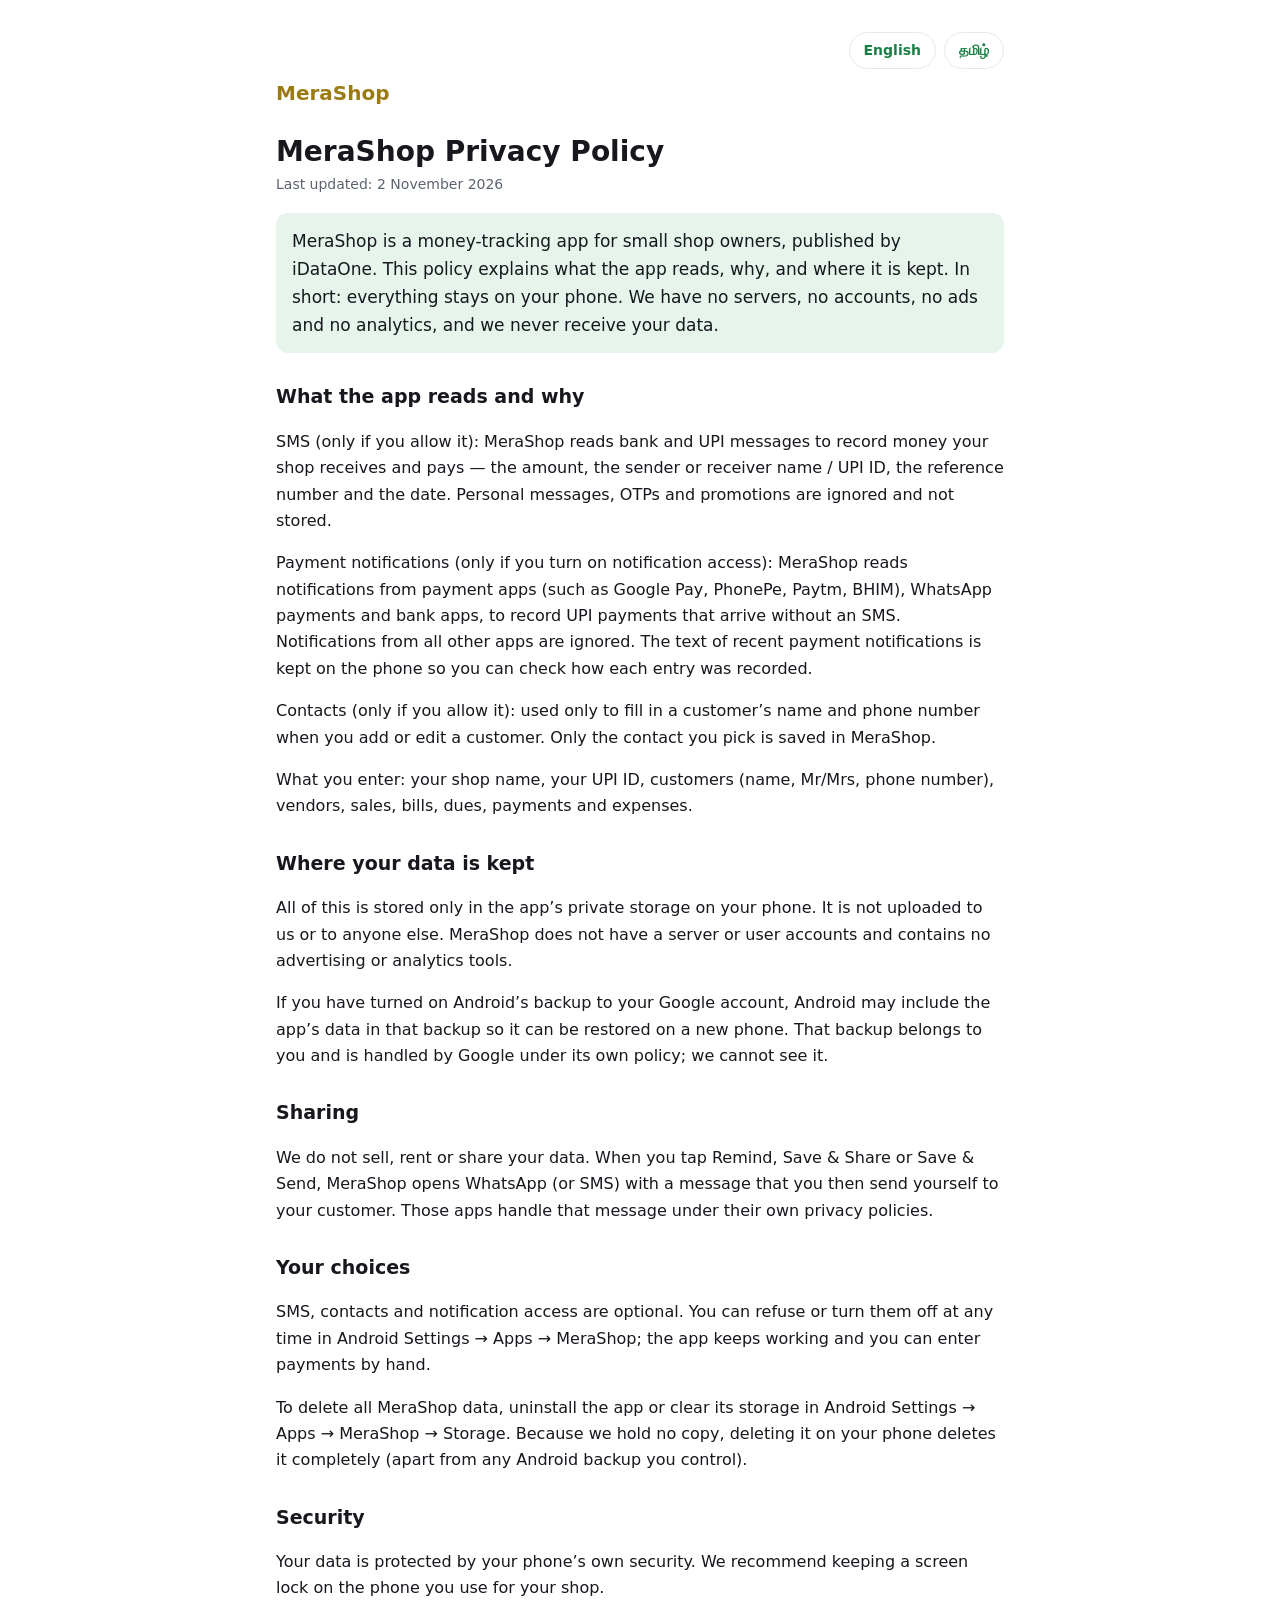
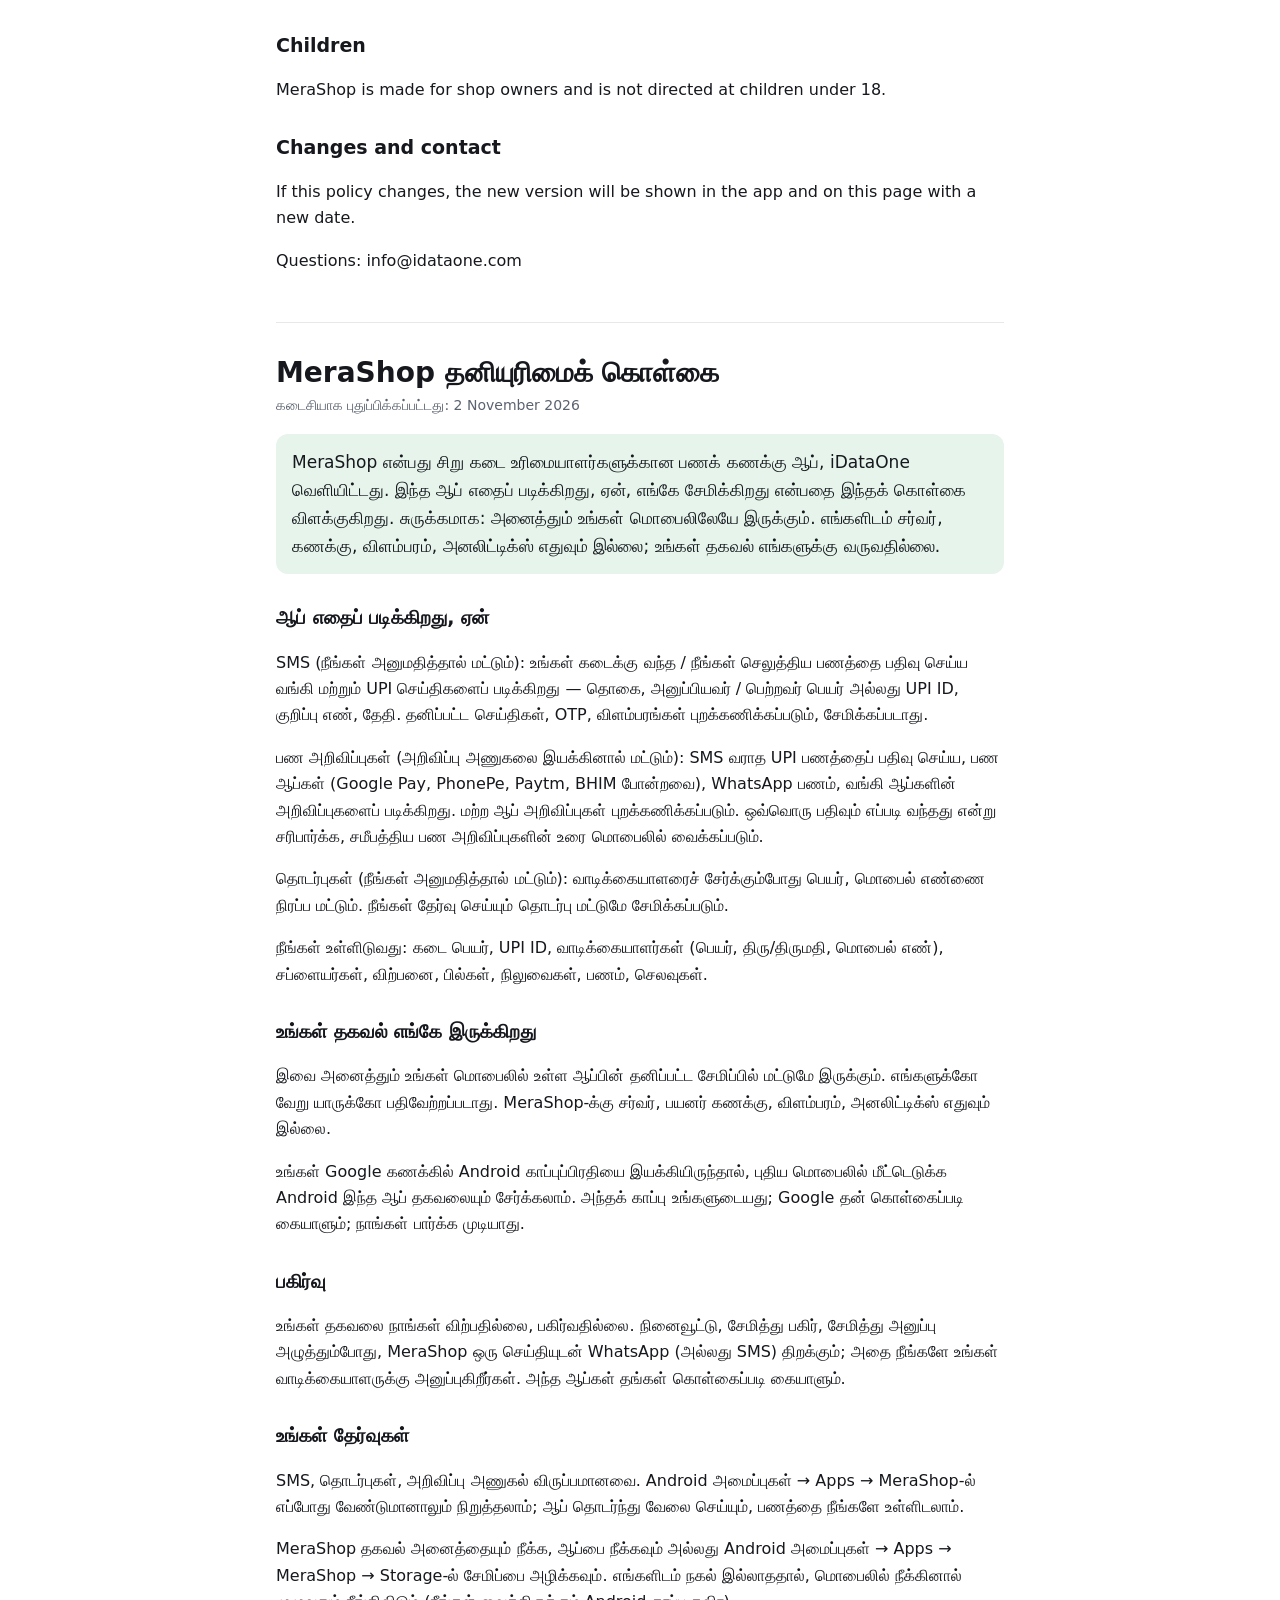
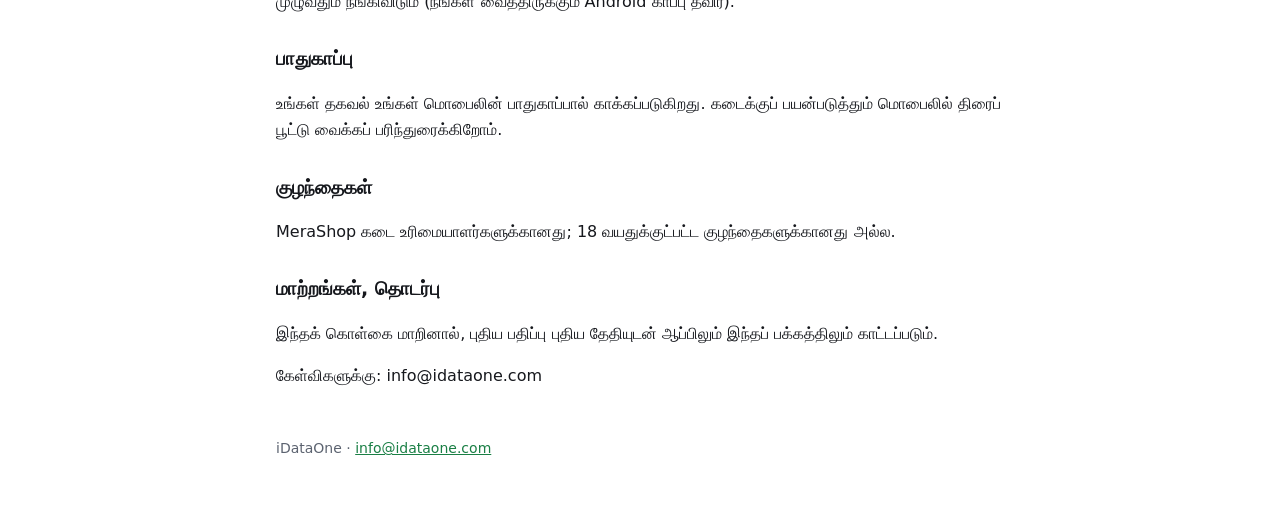
==== merashop/privacy.html @ efda2527 "Add MeraShop privacy page at merashop.idataone.com/privacy Co-Authored-By: Claude Sonnet 4.6 <norepl" ====
<!doctype html>
<html lang="en">
<head>
<meta charset="utf-8">
<meta name="viewport" content="width=device-width, initial-scale=1">
<title>MeraShop Privacy Policy</title>
<meta name="description" content="MeraShop privacy policy — all your shop data stays on your phone.">
<style>
  :root { --green: #1A7F45; --gold: #9C7A12; --text: #16181D; --muted: #5C6370; --line: #E6E8EC; --bg: #FFFFFF; }
  * { box-sizing: border-box; }
  body { margin: 0; background: var(--bg); color: var(--text); font: 16px/1.65 system-ui, -apple-system, "Noto Sans Tamil", "Noto Sans", sans-serif; }
  main { max-width: 760px; margin: 0 auto; padding: 32px 16px 64px; }
  nav { display: flex; gap: 8px; justify-content: flex-end; margin-bottom: 8px; }
  nav a { color: var(--green); font-weight: 700; text-decoration: none; border: 1px solid var(--line); border-radius: 999px; padding: 6px 14px; font-size: 14px; }
  .brand { font-weight: 800; font-size: 20px; color: var(--gold); }
  h1 { font-size: 28px; line-height: 1.25; margin: 24px 0 4px; }
  h2 { font-size: 19px; margin: 28px 0 6px; }
  .date { color: var(--muted); font-size: 14px; margin: 0 0 16px; }
  .intro { font-size: 17px; background: #E6F4EC; border-radius: 12px; padding: 14px 16px; }
  section + section { border-top: 1px solid var(--line); margin-top: 48px; padding-top: 8px; }
  a { color: var(--green); }
  footer { margin-top: 48px; color: var(--muted); font-size: 14px; }
</style>
</head>
<body>
<main>
  <nav><a href="#en">English</a><a href="#ta">தமிழ்</a></nav>
  <div class="brand">MeraShop</div>
  <section id="en" lang="en">
  <h1>MeraShop Privacy Policy</h1>
  <p class="date">Last updated: 2 November 2026</p>
  <p class="intro">MeraShop is a money-tracking app for small shop owners, published by iDataOne. This policy explains what the app reads, why, and where it is kept. In short: everything stays on your phone. We have no servers, no accounts, no ads and no analytics, and we never receive your data.</p>
  <h2>What the app reads and why</h2>
  <p>SMS (only if you allow it): MeraShop reads bank and UPI messages to record money your shop receives and pays — the amount, the sender or receiver name / UPI ID, the reference number and the date. Personal messages, OTPs and promotions are ignored and not stored.</p>
  <p>Payment notifications (only if you turn on notification access): MeraShop reads notifications from payment apps (such as Google Pay, PhonePe, Paytm, BHIM), WhatsApp payments and bank apps, to record UPI payments that arrive without an SMS. Notifications from all other apps are ignored. The text of recent payment notifications is kept on the phone so you can check how each entry was recorded.</p>
  <p>Contacts (only if you allow it): used only to fill in a customer’s name and phone number when you add or edit a customer. Only the contact you pick is saved in MeraShop.</p>
  <p>What you enter: your shop name, your UPI ID, customers (name, Mr/Mrs, phone number), vendors, sales, bills, dues, payments and expenses.</p>
  <h2>Where your data is kept</h2>
  <p>All of this is stored only in the app’s private storage on your phone. It is not uploaded to us or to anyone else. MeraShop does not have a server or user accounts and contains no advertising or analytics tools.</p>
  <p>If you have turned on Android’s backup to your Google account, Android may include the app’s data in that backup so it can be restored on a new phone. That backup belongs to you and is handled by Google under its own policy; we cannot see it.</p>
  <h2>Sharing</h2>
  <p>We do not sell, rent or share your data. When you tap Remind, Save &amp; Share or Save &amp; Send, MeraShop opens WhatsApp (or SMS) with a message that you then send yourself to your customer. Those apps handle that message under their own privacy policies.</p>
  <h2>Your choices</h2>
  <p>SMS, contacts and notification access are optional. You can refuse or turn them off at any time in Android Settings → Apps → MeraShop; the app keeps working and you can enter payments by hand.</p>
  <p>To delete all MeraShop data, uninstall the app or clear its storage in Android Settings → Apps → MeraShop → Storage. Because we hold no copy, deleting it on your phone deletes it completely (apart from any Android backup you control).</p>
  <h2>Security</h2>
  <p>Your data is protected by your phone’s own security. We recommend keeping a screen lock on the phone you use for your shop.</p>
  <h2>Children</h2>
  <p>MeraShop is made for shop owners and is not directed at children under 18.</p>
  <h2>Changes and contact</h2>
  <p>If this policy changes, the new version will be shown in the app and on this page with a new date.</p>
  <p>Questions: info@idataone.com</p>
</section>
  <section id="ta" lang="ta">
  <h1>MeraShop தனியுரிமைக் கொள்கை</h1>
  <p class="date">கடைசியாக புதுப்பிக்கப்பட்டது: 2 November 2026</p>
  <p class="intro">MeraShop என்பது சிறு கடை உரிமையாளர்களுக்கான பணக் கணக்கு ஆப், iDataOne வெளியிட்டது. இந்த ஆப் எதைப் படிக்கிறது, ஏன், எங்கே சேமிக்கிறது என்பதை இந்தக் கொள்கை விளக்குகிறது. சுருக்கமாக: அனைத்தும் உங்கள் மொபைலிலேயே இருக்கும். எங்களிடம் சர்வர், கணக்கு, விளம்பரம், அனலிட்டிக்ஸ் எதுவும் இல்லை; உங்கள் தகவல் எங்களுக்கு வருவதில்லை.</p>
  <h2>ஆப் எதைப் படிக்கிறது, ஏன்</h2>
  <p>SMS (நீங்கள் அனுமதித்தால் மட்டும்): உங்கள் கடைக்கு வந்த / நீங்கள் செலுத்திய பணத்தை பதிவு செய்ய வங்கி மற்றும் UPI செய்திகளைப் படிக்கிறது — தொகை, அனுப்பியவர் / பெற்றவர் பெயர் அல்லது UPI ID, குறிப்பு எண், தேதி. தனிப்பட்ட செய்திகள், OTP, விளம்பரங்கள் புறக்கணிக்கப்படும், சேமிக்கப்படாது.</p>
  <p>பண அறிவிப்புகள் (அறிவிப்பு அணுகலை இயக்கினால் மட்டும்): SMS வராத UPI பணத்தைப் பதிவு செய்ய, பண ஆப்கள் (Google Pay, PhonePe, Paytm, BHIM போன்றவை), WhatsApp பணம், வங்கி ஆப்களின் அறிவிப்புகளைப் படிக்கிறது. மற்ற ஆப் அறிவிப்புகள் புறக்கணிக்கப்படும். ஒவ்வொரு பதிவும் எப்படி வந்தது என்று சரிபார்க்க, சமீபத்திய பண அறிவிப்புகளின் உரை மொபைலில் வைக்கப்படும்.</p>
  <p>தொடர்புகள் (நீங்கள் அனுமதித்தால் மட்டும்): வாடிக்கையாளரைச் சேர்க்கும்போது பெயர், மொபைல் எண்ணை நிரப்ப மட்டும். நீங்கள் தேர்வு செய்யும் தொடர்பு மட்டுமே சேமிக்கப்படும்.</p>
  <p>நீங்கள் உள்ளிடுவது: கடை பெயர், UPI ID, வாடிக்கையாளர்கள் (பெயர், திரு/திருமதி, மொபைல் எண்), சப்ளையர்கள், விற்பனை, பில்கள், நிலுவைகள், பணம், செலவுகள்.</p>
  <h2>உங்கள் தகவல் எங்கே இருக்கிறது</h2>
  <p>இவை அனைத்தும் உங்கள் மொபைலில் உள்ள ஆப்பின் தனிப்பட்ட சேமிப்பில் மட்டுமே இருக்கும். எங்களுக்கோ வேறு யாருக்கோ பதிவேற்றப்படாது. MeraShop-க்கு சர்வர், பயனர் கணக்கு, விளம்பரம், அனலிட்டிக்ஸ் எதுவும் இல்லை.</p>
  <p>உங்கள் Google கணக்கில் Android காப்புப்பிரதியை இயக்கியிருந்தால், புதிய மொபைலில் மீட்டெடுக்க Android இந்த ஆப் தகவலையும் சேர்க்கலாம். அந்தக் காப்பு உங்களுடையது; Google தன் கொள்கைப்படி கையாளும்; நாங்கள் பார்க்க முடியாது.</p>
  <h2>பகிர்வு</h2>
  <p>உங்கள் தகவலை நாங்கள் விற்பதில்லை, பகிர்வதில்லை. நினைவூட்டு, சேமித்து பகிர், சேமித்து அனுப்பு அழுத்தும்போது, MeraShop ஒரு செய்தியுடன் WhatsApp (அல்லது SMS) திறக்கும்; அதை நீங்களே உங்கள் வாடிக்கையாளருக்கு அனுப்புகிறீர்கள். அந்த ஆப்கள் தங்கள் கொள்கைப்படி கையாளும்.</p>
  <h2>உங்கள் தேர்வுகள்</h2>
  <p>SMS, தொடர்புகள், அறிவிப்பு அணுகல் விருப்பமானவை. Android அமைப்புகள் → Apps → MeraShop-ல் எப்போது வேண்டுமானாலும் நிறுத்தலாம்; ஆப் தொடர்ந்து வேலை செய்யும், பணத்தை நீங்களே உள்ளிடலாம்.</p>
  <p>MeraShop தகவல் அனைத்தையும் நீக்க, ஆப்பை நீக்கவும் அல்லது Android அமைப்புகள் → Apps → MeraShop → Storage-ல் சேமிப்பை அழிக்கவும். எங்களிடம் நகல் இல்லாததால், மொபைலில் நீக்கினால் முழுவதும் நீங்கிவிடும் (நீங்கள் வைத்திருக்கும் Android காப்பு தவிர).</p>
  <h2>பாதுகாப்பு</h2>
  <p>உங்கள் தகவல் உங்கள் மொபைலின் பாதுகாப்பால் காக்கப்படுகிறது. கடைக்குப் பயன்படுத்தும் மொபைலில் திரைப் பூட்டு வைக்கப் பரிந்துரைக்கிறோம்.</p>
  <h2>குழந்தைகள்</h2>
  <p>MeraShop கடை உரிமையாளர்களுக்கானது; 18 வயதுக்குட்பட்ட குழந்தைகளுக்கானது அல்ல.</p>
  <h2>மாற்றங்கள், தொடர்பு</h2>
  <p>இந்தக் கொள்கை மாறினால், புதிய பதிப்பு புதிய தேதியுடன் ஆப்பிலும் இந்தப் பக்கத்திலும் காட்டப்படும்.</p>
  <p>கேள்விகளுக்கு: info@idataone.com</p>
</section>
  <footer>iDataOne · <a href="mailto:info@idataone.com">info@idataone.com</a></footer>
</main>
</body>
</html>
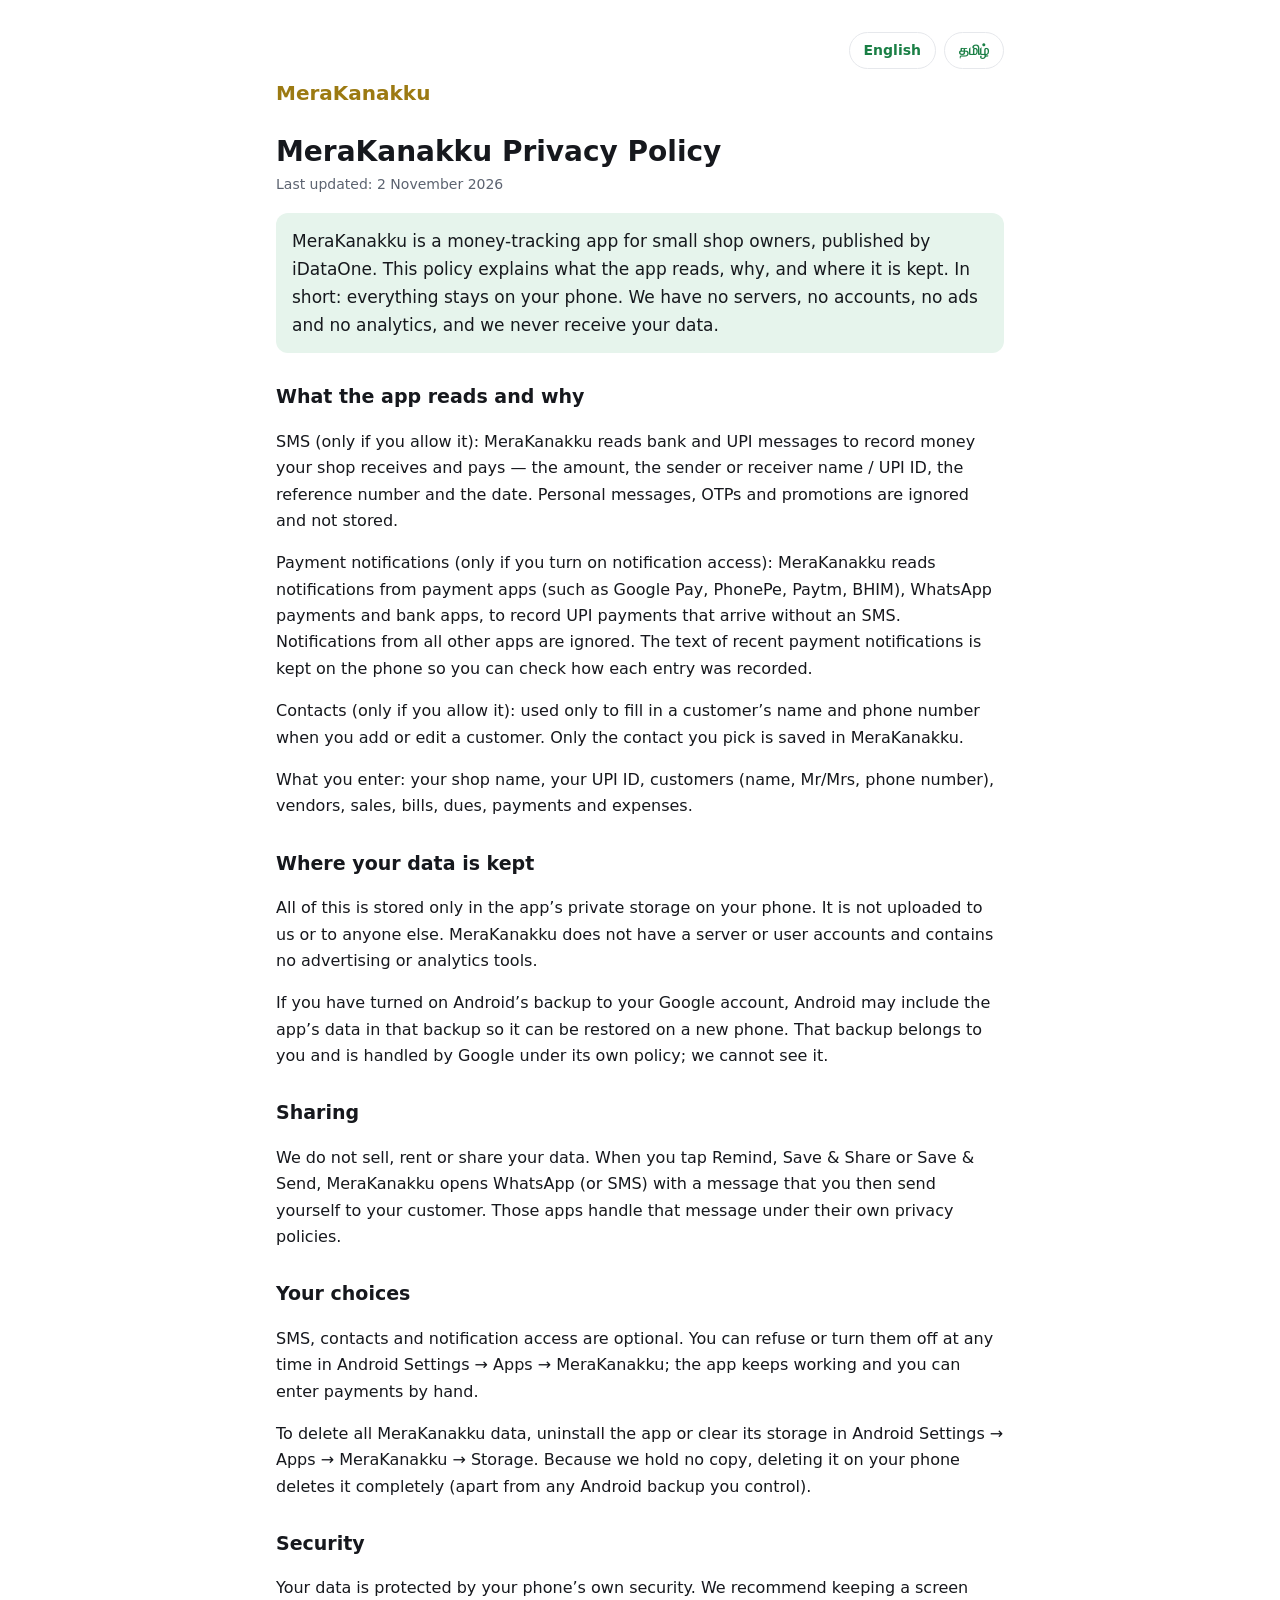
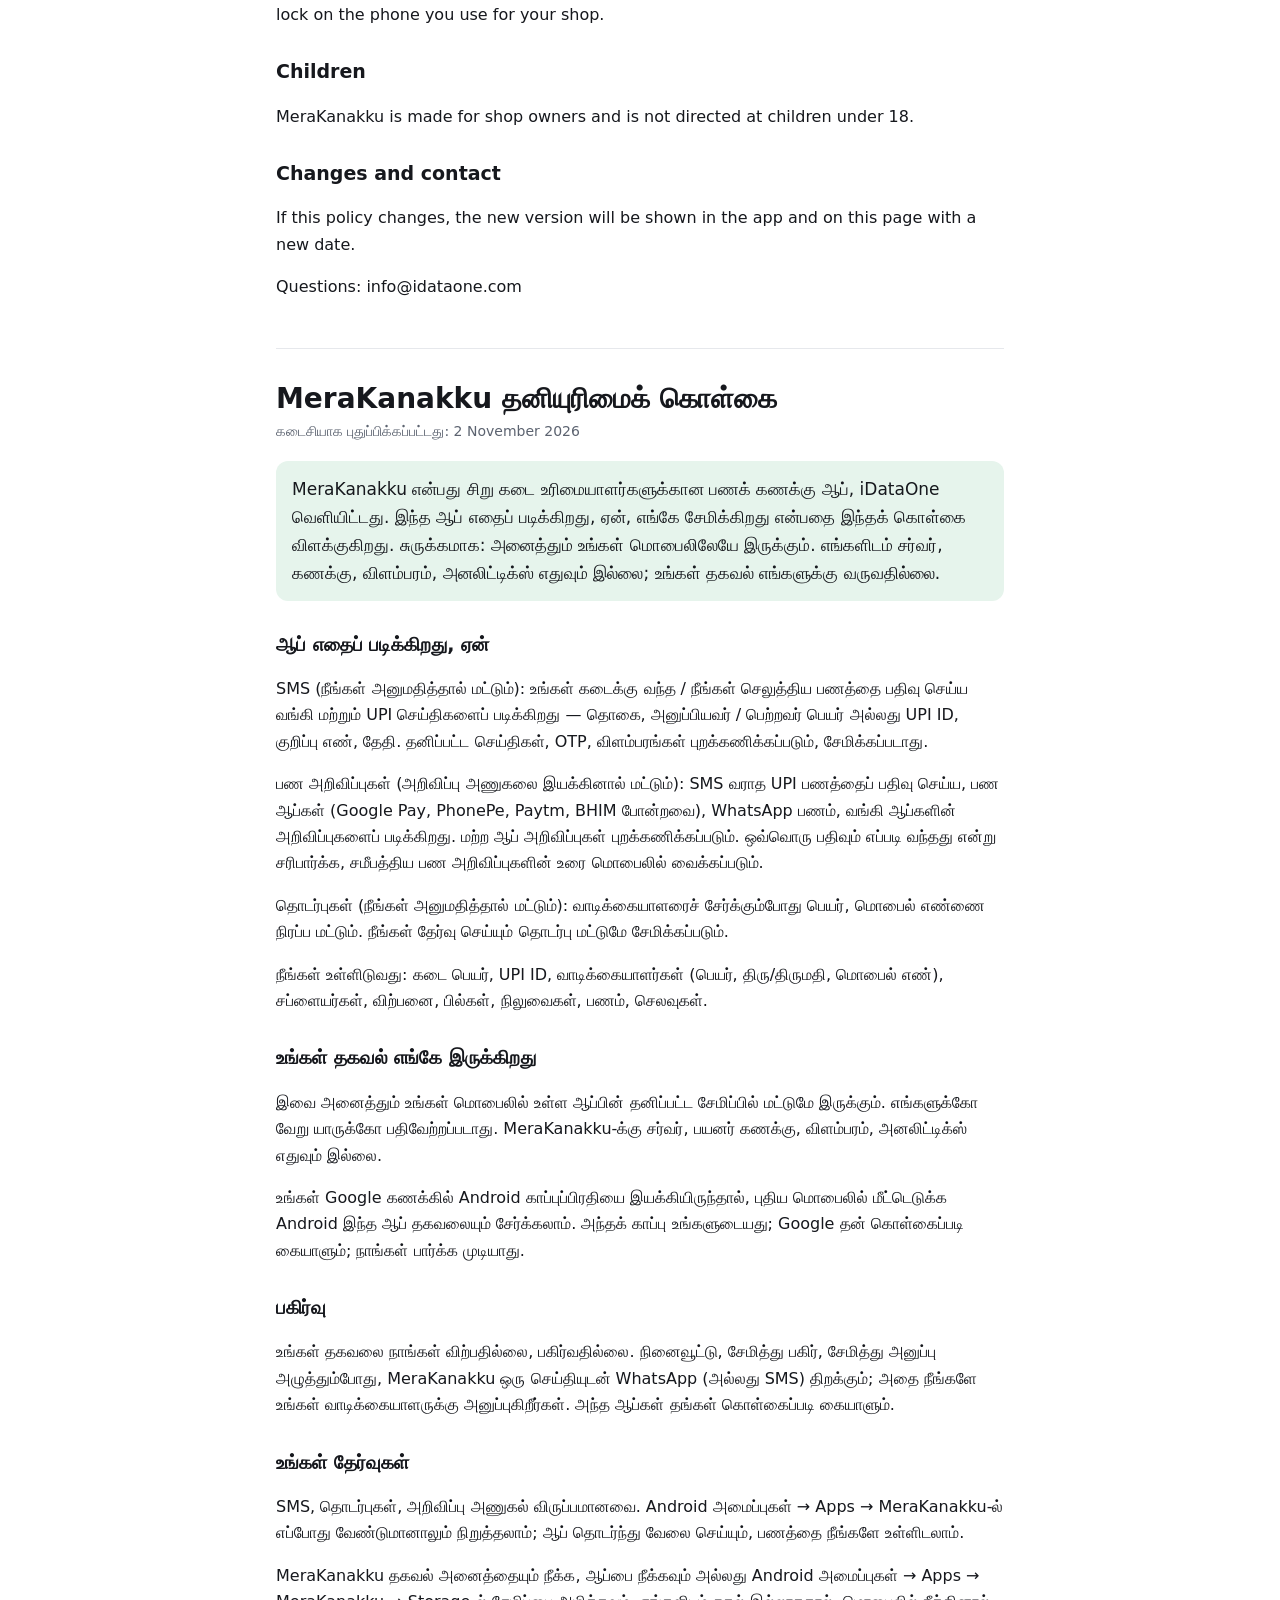
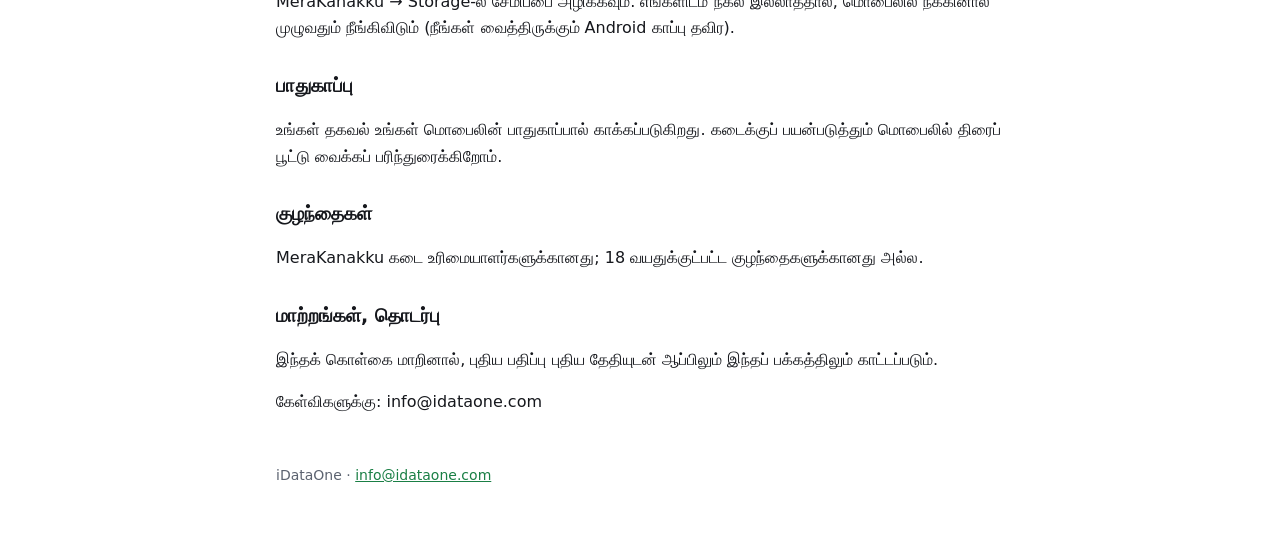
==== commit 24e7cf43: "Rename MeraShop → MeraKanakku in privacy and pay pages Co-Authored-By: Claude Sonnet 4.6 <noreply@an" ====
--- a/merashop/privacy.html
+++ b/merashop/privacy.html
@@ -3,8 +3,8 @@
 <head>
 <meta charset="utf-8">
 <meta name="viewport" content="width=device-width, initial-scale=1">
-<title>MeraShop Privacy Policy</title>
-<meta name="description" content="MeraShop privacy policy — all your shop data stays on your phone.">
+<title>MeraKanakku Privacy Policy</title>
+<meta name="description" content="MeraKanakku privacy policy — all your shop data stays on your phone.">
 <style>
   :root { --green: #1A7F45; --gold: #9C7A12; --text: #16181D; --muted: #5C6370; --line: #E6E8EC; --bg: #FFFFFF; }
   * { box-sizing: border-box; }
@@ -25,53 +25,53 @@
 <body>
 <main>
   <nav><a href="#en">English</a><a href="#ta">தமிழ்</a></nav>
-  <div class="brand">MeraShop</div>
+  <div class="brand">MeraKanakku</div>
   <section id="en" lang="en">
-  <h1>MeraShop Privacy Policy</h1>
+  <h1>MeraKanakku Privacy Policy</h1>
   <p class="date">Last updated: 2 November 2026</p>
-  <p class="intro">MeraShop is a money-tracking app for small shop owners, published by iDataOne. This policy explains what the app reads, why, and where it is kept. In short: everything stays on your phone. We have no servers, no accounts, no ads and no analytics, and we never receive your data.</p>
+  <p class="intro">MeraKanakku is a money-tracking app for small shop owners, published by iDataOne. This policy explains what the app reads, why, and where it is kept. In short: everything stays on your phone. We have no servers, no accounts, no ads and no analytics, and we never receive your data.</p>
   <h2>What the app reads and why</h2>
-  <p>SMS (only if you allow it): MeraShop reads bank and UPI messages to record money your shop receives and pays — the amount, the sender or receiver name / UPI ID, the reference number and the date. Personal messages, OTPs and promotions are ignored and not stored.</p>
-  <p>Payment notifications (only if you turn on notification access): MeraShop reads notifications from payment apps (such as Google Pay, PhonePe, Paytm, BHIM), WhatsApp payments and bank apps, to record UPI payments that arrive without an SMS. Notifications from all other apps are ignored. The text of recent payment notifications is kept on the phone so you can check how each entry was recorded.</p>
-  <p>Contacts (only if you allow it): used only to fill in a customer’s name and phone number when you add or edit a customer. Only the contact you pick is saved in MeraShop.</p>
+  <p>SMS (only if you allow it): MeraKanakku reads bank and UPI messages to record money your shop receives and pays — the amount, the sender or receiver name / UPI ID, the reference number and the date. Personal messages, OTPs and promotions are ignored and not stored.</p>
+  <p>Payment notifications (only if you turn on notification access): MeraKanakku reads notifications from payment apps (such as Google Pay, PhonePe, Paytm, BHIM), WhatsApp payments and bank apps, to record UPI payments that arrive without an SMS. Notifications from all other apps are ignored. The text of recent payment notifications is kept on the phone so you can check how each entry was recorded.</p>
+  <p>Contacts (only if you allow it): used only to fill in a customer’s name and phone number when you add or edit a customer. Only the contact you pick is saved in MeraKanakku.</p>
   <p>What you enter: your shop name, your UPI ID, customers (name, Mr/Mrs, phone number), vendors, sales, bills, dues, payments and expenses.</p>
   <h2>Where your data is kept</h2>
-  <p>All of this is stored only in the app’s private storage on your phone. It is not uploaded to us or to anyone else. MeraShop does not have a server or user accounts and contains no advertising or analytics tools.</p>
+  <p>All of this is stored only in the app’s private storage on your phone. It is not uploaded to us or to anyone else. MeraKanakku does not have a server or user accounts and contains no advertising or analytics tools.</p>
   <p>If you have turned on Android’s backup to your Google account, Android may include the app’s data in that backup so it can be restored on a new phone. That backup belongs to you and is handled by Google under its own policy; we cannot see it.</p>
   <h2>Sharing</h2>
-  <p>We do not sell, rent or share your data. When you tap Remind, Save &amp; Share or Save &amp; Send, MeraShop opens WhatsApp (or SMS) with a message that you then send yourself to your customer. Those apps handle that message under their own privacy policies.</p>
+  <p>We do not sell, rent or share your data. When you tap Remind, Save &amp; Share or Save &amp; Send, MeraKanakku opens WhatsApp (or SMS) with a message that you then send yourself to your customer. Those apps handle that message under their own privacy policies.</p>
   <h2>Your choices</h2>
-  <p>SMS, contacts and notification access are optional. You can refuse or turn them off at any time in Android Settings → Apps → MeraShop; the app keeps working and you can enter payments by hand.</p>
-  <p>To delete all MeraShop data, uninstall the app or clear its storage in Android Settings → Apps → MeraShop → Storage. Because we hold no copy, deleting it on your phone deletes it completely (apart from any Android backup you control).</p>
+  <p>SMS, contacts and notification access are optional. You can refuse or turn them off at any time in Android Settings → Apps → MeraKanakku; the app keeps working and you can enter payments by hand.</p>
+  <p>To delete all MeraKanakku data, uninstall the app or clear its storage in Android Settings → Apps → MeraKanakku → Storage. Because we hold no copy, deleting it on your phone deletes it completely (apart from any Android backup you control).</p>
   <h2>Security</h2>
   <p>Your data is protected by your phone’s own security. We recommend keeping a screen lock on the phone you use for your shop.</p>
   <h2>Children</h2>
-  <p>MeraShop is made for shop owners and is not directed at children under 18.</p>
+  <p>MeraKanakku is made for shop owners and is not directed at children under 18.</p>
   <h2>Changes and contact</h2>
   <p>If this policy changes, the new version will be shown in the app and on this page with a new date.</p>
   <p>Questions: info@idataone.com</p>
 </section>
   <section id="ta" lang="ta">
-  <h1>MeraShop தனியுரிமைக் கொள்கை</h1>
+  <h1>MeraKanakku தனியுரிமைக் கொள்கை</h1>
   <p class="date">கடைசியாக புதுப்பிக்கப்பட்டது: 2 November 2026</p>
-  <p class="intro">MeraShop என்பது சிறு கடை உரிமையாளர்களுக்கான பணக் கணக்கு ஆப், iDataOne வெளியிட்டது. இந்த ஆப் எதைப் படிக்கிறது, ஏன், எங்கே சேமிக்கிறது என்பதை இந்தக் கொள்கை விளக்குகிறது. சுருக்கமாக: அனைத்தும் உங்கள் மொபைலிலேயே இருக்கும். எங்களிடம் சர்வர், கணக்கு, விளம்பரம், அனலிட்டிக்ஸ் எதுவும் இல்லை; உங்கள் தகவல் எங்களுக்கு வருவதில்லை.</p>
+  <p class="intro">MeraKanakku என்பது சிறு கடை உரிமையாளர்களுக்கான பணக் கணக்கு ஆப், iDataOne வெளியிட்டது. இந்த ஆப் எதைப் படிக்கிறது, ஏன், எங்கே சேமிக்கிறது என்பதை இந்தக் கொள்கை விளக்குகிறது. சுருக்கமாக: அனைத்தும் உங்கள் மொபைலிலேயே இருக்கும். எங்களிடம் சர்வர், கணக்கு, விளம்பரம், அனலிட்டிக்ஸ் எதுவும் இல்லை; உங்கள் தகவல் எங்களுக்கு வருவதில்லை.</p>
   <h2>ஆப் எதைப் படிக்கிறது, ஏன்</h2>
   <p>SMS (நீங்கள் அனுமதித்தால் மட்டும்): உங்கள் கடைக்கு வந்த / நீங்கள் செலுத்திய பணத்தை பதிவு செய்ய வங்கி மற்றும் UPI செய்திகளைப் படிக்கிறது — தொகை, அனுப்பியவர் / பெற்றவர் பெயர் அல்லது UPI ID, குறிப்பு எண், தேதி. தனிப்பட்ட செய்திகள், OTP, விளம்பரங்கள் புறக்கணிக்கப்படும், சேமிக்கப்படாது.</p>
   <p>பண அறிவிப்புகள் (அறிவிப்பு அணுகலை இயக்கினால் மட்டும்): SMS வராத UPI பணத்தைப் பதிவு செய்ய, பண ஆப்கள் (Google Pay, PhonePe, Paytm, BHIM போன்றவை), WhatsApp பணம், வங்கி ஆப்களின் அறிவிப்புகளைப் படிக்கிறது. மற்ற ஆப் அறிவிப்புகள் புறக்கணிக்கப்படும். ஒவ்வொரு பதிவும் எப்படி வந்தது என்று சரிபார்க்க, சமீபத்திய பண அறிவிப்புகளின் உரை மொபைலில் வைக்கப்படும்.</p>
   <p>தொடர்புகள் (நீங்கள் அனுமதித்தால் மட்டும்): வாடிக்கையாளரைச் சேர்க்கும்போது பெயர், மொபைல் எண்ணை நிரப்ப மட்டும். நீங்கள் தேர்வு செய்யும் தொடர்பு மட்டுமே சேமிக்கப்படும்.</p>
   <p>நீங்கள் உள்ளிடுவது: கடை பெயர், UPI ID, வாடிக்கையாளர்கள் (பெயர், திரு/திருமதி, மொபைல் எண்), சப்ளையர்கள், விற்பனை, பில்கள், நிலுவைகள், பணம், செலவுகள்.</p>
   <h2>உங்கள் தகவல் எங்கே இருக்கிறது</h2>
-  <p>இவை அனைத்தும் உங்கள் மொபைலில் உள்ள ஆப்பின் தனிப்பட்ட சேமிப்பில் மட்டுமே இருக்கும். எங்களுக்கோ வேறு யாருக்கோ பதிவேற்றப்படாது. MeraShop-க்கு சர்வர், பயனர் கணக்கு, விளம்பரம், அனலிட்டிக்ஸ் எதுவும் இல்லை.</p>
+  <p>இவை அனைத்தும் உங்கள் மொபைலில் உள்ள ஆப்பின் தனிப்பட்ட சேமிப்பில் மட்டுமே இருக்கும். எங்களுக்கோ வேறு யாருக்கோ பதிவேற்றப்படாது. MeraKanakku-க்கு சர்வர், பயனர் கணக்கு, விளம்பரம், அனலிட்டிக்ஸ் எதுவும் இல்லை.</p>
   <p>உங்கள் Google கணக்கில் Android காப்புப்பிரதியை இயக்கியிருந்தால், புதிய மொபைலில் மீட்டெடுக்க Android இந்த ஆப் தகவலையும் சேர்க்கலாம். அந்தக் காப்பு உங்களுடையது; Google தன் கொள்கைப்படி கையாளும்; நாங்கள் பார்க்க முடியாது.</p>
   <h2>பகிர்வு</h2>
-  <p>உங்கள் தகவலை நாங்கள் விற்பதில்லை, பகிர்வதில்லை. நினைவூட்டு, சேமித்து பகிர், சேமித்து அனுப்பு அழுத்தும்போது, MeraShop ஒரு செய்தியுடன் WhatsApp (அல்லது SMS) திறக்கும்; அதை நீங்களே உங்கள் வாடிக்கையாளருக்கு அனுப்புகிறீர்கள். அந்த ஆப்கள் தங்கள் கொள்கைப்படி கையாளும்.</p>
+  <p>உங்கள் தகவலை நாங்கள் விற்பதில்லை, பகிர்வதில்லை. நினைவூட்டு, சேமித்து பகிர், சேமித்து அனுப்பு அழுத்தும்போது, MeraKanakku ஒரு செய்தியுடன் WhatsApp (அல்லது SMS) திறக்கும்; அதை நீங்களே உங்கள் வாடிக்கையாளருக்கு அனுப்புகிறீர்கள். அந்த ஆப்கள் தங்கள் கொள்கைப்படி கையாளும்.</p>
   <h2>உங்கள் தேர்வுகள்</h2>
-  <p>SMS, தொடர்புகள், அறிவிப்பு அணுகல் விருப்பமானவை. Android அமைப்புகள் → Apps → MeraShop-ல் எப்போது வேண்டுமானாலும் நிறுத்தலாம்; ஆப் தொடர்ந்து வேலை செய்யும், பணத்தை நீங்களே உள்ளிடலாம்.</p>
-  <p>MeraShop தகவல் அனைத்தையும் நீக்க, ஆப்பை நீக்கவும் அல்லது Android அமைப்புகள் → Apps → MeraShop → Storage-ல் சேமிப்பை அழிக்கவும். எங்களிடம் நகல் இல்லாததால், மொபைலில் நீக்கினால் முழுவதும் நீங்கிவிடும் (நீங்கள் வைத்திருக்கும் Android காப்பு தவிர).</p>
+  <p>SMS, தொடர்புகள், அறிவிப்பு அணுகல் விருப்பமானவை. Android அமைப்புகள் → Apps → MeraKanakku-ல் எப்போது வேண்டுமானாலும் நிறுத்தலாம்; ஆப் தொடர்ந்து வேலை செய்யும், பணத்தை நீங்களே உள்ளிடலாம்.</p>
+  <p>MeraKanakku தகவல் அனைத்தையும் நீக்க, ஆப்பை நீக்கவும் அல்லது Android அமைப்புகள் → Apps → MeraKanakku → Storage-ல் சேமிப்பை அழிக்கவும். எங்களிடம் நகல் இல்லாததால், மொபைலில் நீக்கினால் முழுவதும் நீங்கிவிடும் (நீங்கள் வைத்திருக்கும் Android காப்பு தவிர).</p>
   <h2>பாதுகாப்பு</h2>
   <p>உங்கள் தகவல் உங்கள் மொபைலின் பாதுகாப்பால் காக்கப்படுகிறது. கடைக்குப் பயன்படுத்தும் மொபைலில் திரைப் பூட்டு வைக்கப் பரிந்துரைக்கிறோம்.</p>
   <h2>குழந்தைகள்</h2>
-  <p>MeraShop கடை உரிமையாளர்களுக்கானது; 18 வயதுக்குட்பட்ட குழந்தைகளுக்கானது அல்ல.</p>
+  <p>MeraKanakku கடை உரிமையாளர்களுக்கானது; 18 வயதுக்குட்பட்ட குழந்தைகளுக்கானது அல்ல.</p>
   <h2>மாற்றங்கள், தொடர்பு</h2>
   <p>இந்தக் கொள்கை மாறினால், புதிய பதிப்பு புதிய தேதியுடன் ஆப்பிலும் இந்தப் பக்கத்திலும் காட்டப்படும்.</p>
   <p>கேள்விகளுக்கு: info@idataone.com</p>
